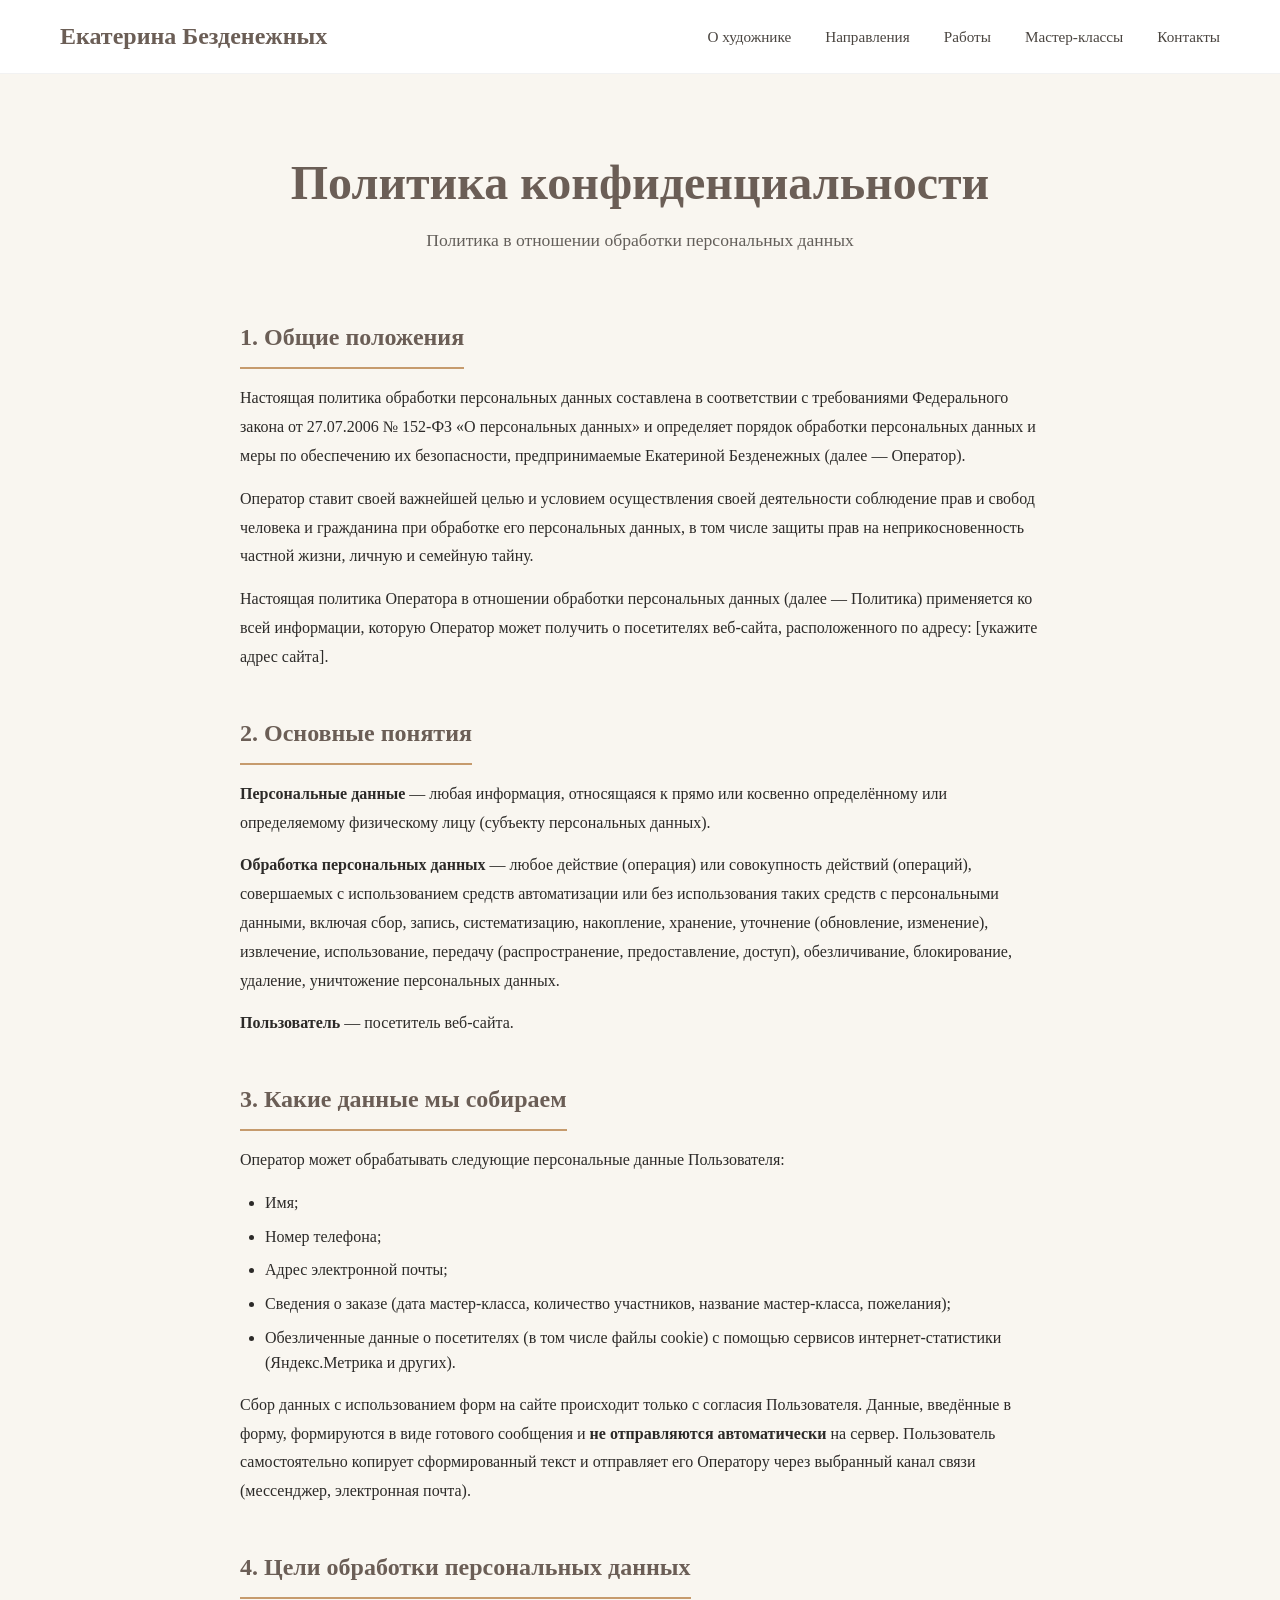
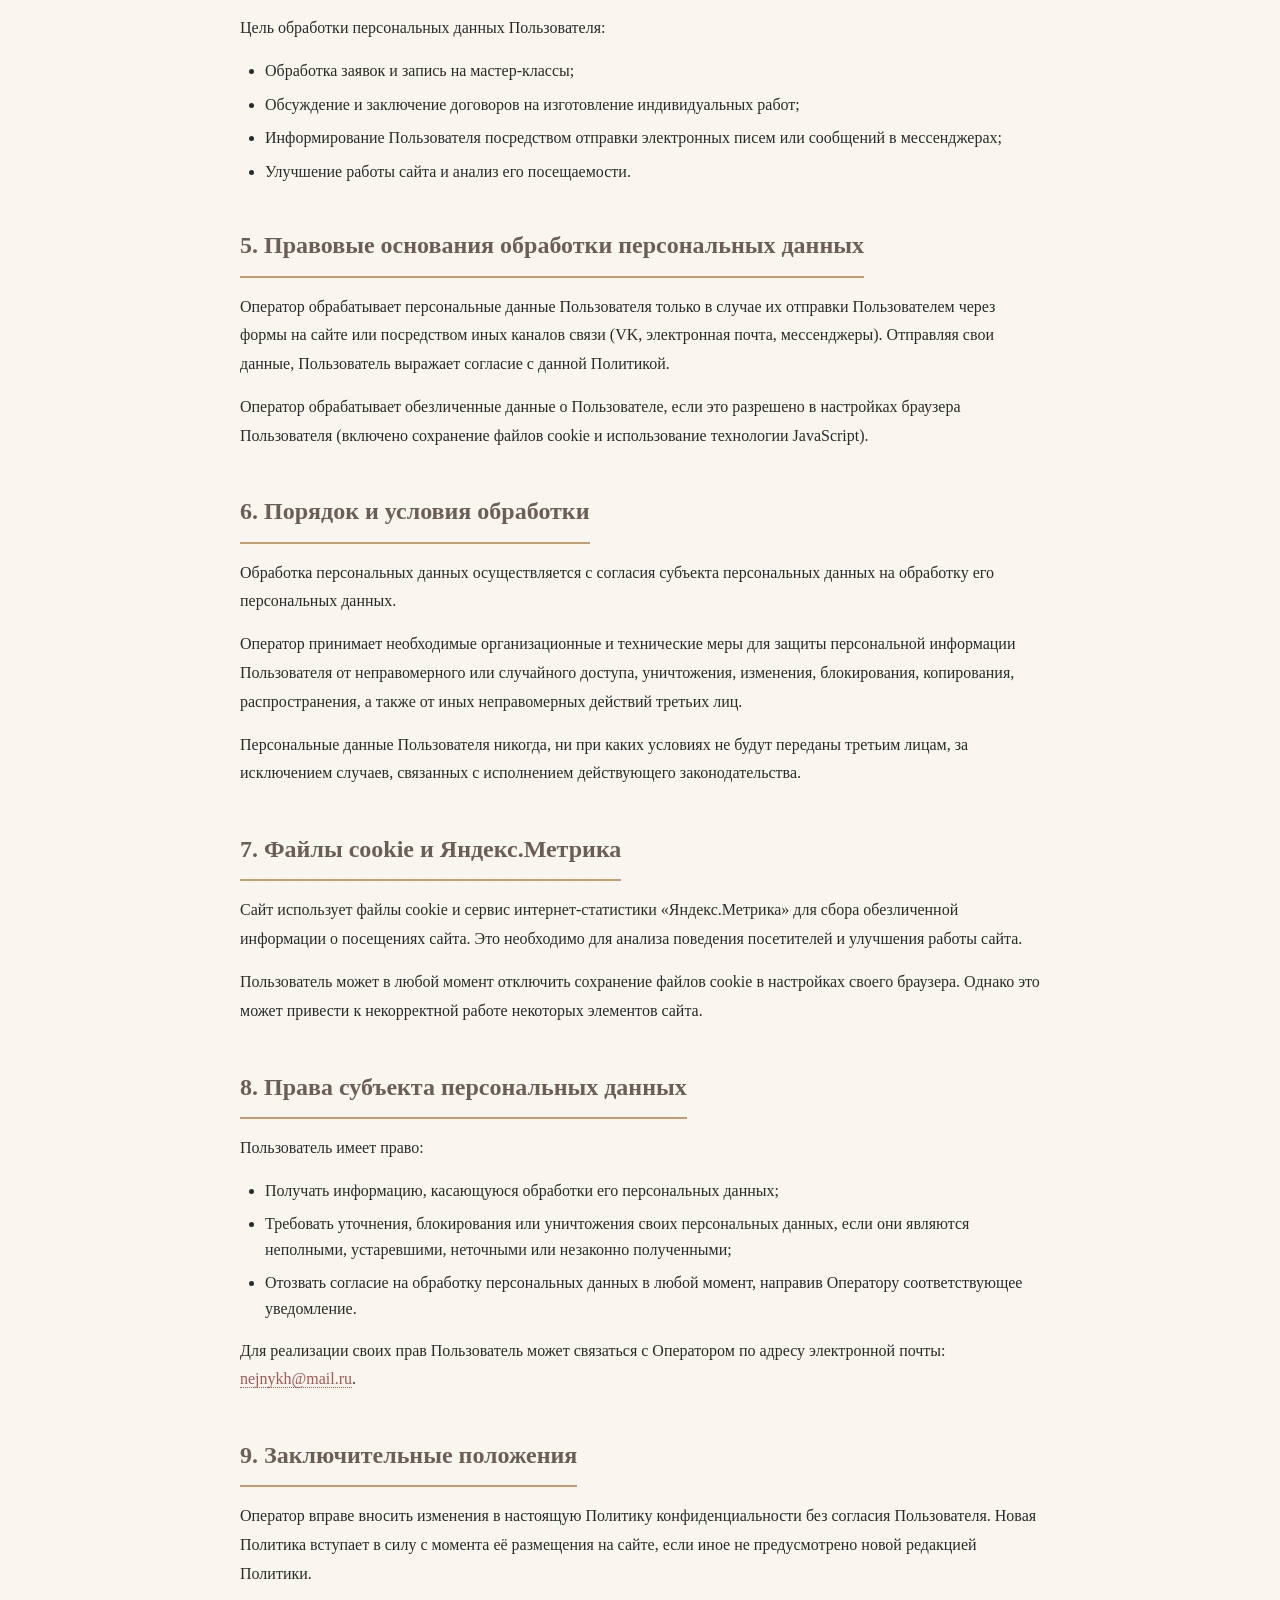
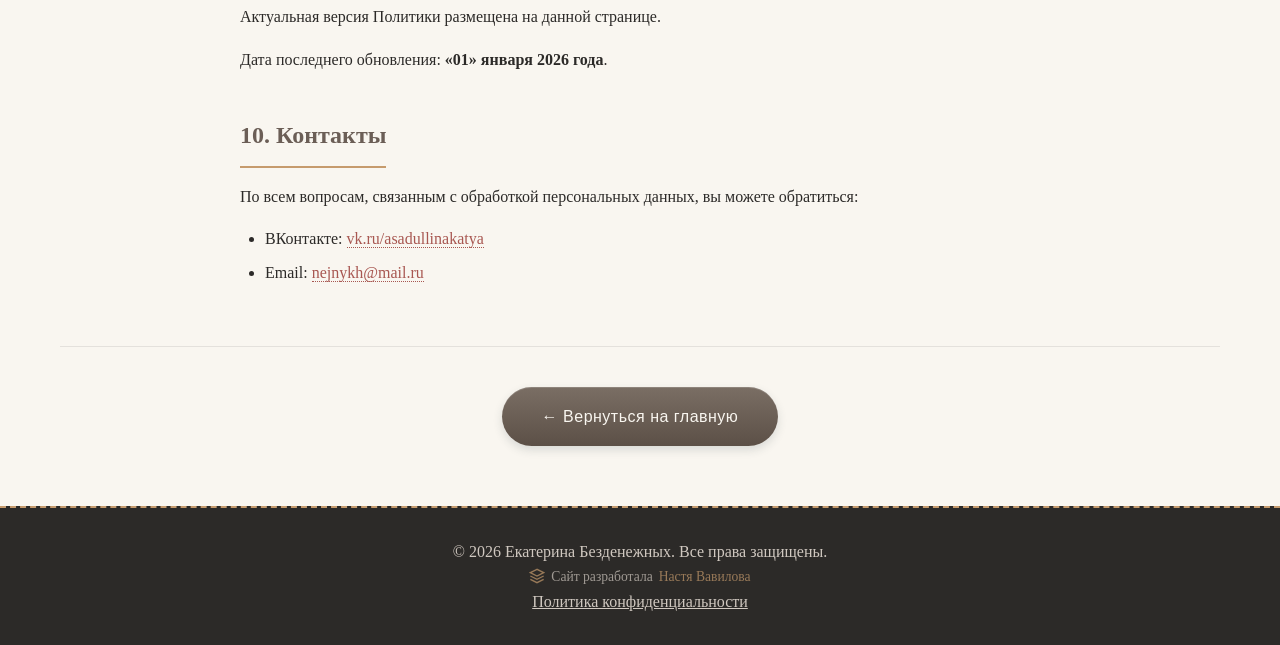
==== privacy.html @ 4f950170 "Add files via upload" ====
<!DOCTYPE html>
<html lang="ru">
<head>
    <meta charset="UTF-8" />
    <meta name="viewport" content="width=device-width, initial-scale=1.0" />
    <title>Политика конфиденциальности — Екатерина Безденежных</title>
    <meta name="description" content="Политика конфиденциальности и обработки персональных данных сайта художника Екатерины Безденежных." />
    <link rel="stylesheet" href="style.css" />
</head>
<body>

    <!-- ===== ШАПКА ===== -->
    <header class="header">
        <div class="container header__inner">
            <a href="index.html" class="logo">Екатерина Безденежных</a>
            <button class="burger" id="burgerBtn" aria-label="Меню">
                <span></span>
                <span></span>
                <span></span>
            </button>
            <nav class="nav" id="mainNav">
                <a href="index.html#about">О художнике</a>
                <a href="index.html#directions">Направления</a>
                <a href="index.html#catalog">Работы</a>
                <a href="index.html#workshops">Мастер-классы</a>
                <a href="index.html#contacts">Контакты</a>
            </nav>
        </div>
    </header>

    <!-- ===== КОНТЕНТ ===== -->
    <main class="privacy-page">
        <div class="container">
            <h1 class="privacy-page__title">Политика конфиденциальности</h1>
            <p class="privacy-page__subtitle">Политика в отношении обработки персональных данных</p>

            <div class="privacy-page__content">

                <section class="privacy-block">
                    <h2>1. Общие положения</h2>
                    <p>Настоящая политика обработки персональных данных составлена в соответствии с требованиями Федерального закона от 27.07.2006 № 152-ФЗ «О персональных данных» и определяет порядок обработки персональных данных и меры по обеспечению их безопасности, предпринимаемые Екатериной Безденежных (далее — Оператор).</p>
                    <p>Оператор ставит своей важнейшей целью и условием осуществления своей деятельности соблюдение прав и свобод человека и гражданина при обработке его персональных данных, в том числе защиты прав на неприкосновенность частной жизни, личную и семейную тайну.</p>
                    <p>Настоящая политика Оператора в отношении обработки персональных данных (далее — Политика) применяется ко всей информации, которую Оператор может получить о посетителях веб-сайта, расположенного по адресу: [укажите адрес сайта].</p>
                </section>

                <section class="privacy-block">
                    <h2>2. Основные понятия</h2>
                    <p><strong>Персональные данные</strong> — любая информация, относящаяся к прямо или косвенно определённому или определяемому физическому лицу (субъекту персональных данных).</p>
                    <p><strong>Обработка персональных данных</strong> — любое действие (операция) или совокупность действий (операций), совершаемых с использованием средств автоматизации или без использования таких средств с персональными данными, включая сбор, запись, систематизацию, накопление, хранение, уточнение (обновление, изменение), извлечение, использование, передачу (распространение, предоставление, доступ), обезличивание, блокирование, удаление, уничтожение персональных данных.</p>
                    <p><strong>Пользователь</strong> — посетитель веб-сайта.</p>
                </section>

                <section class="privacy-block">
                    <h2>3. Какие данные мы собираем</h2>
                    <p>Оператор может обрабатывать следующие персональные данные Пользователя:</p>
                    <ul>
                        <li>Имя;</li>
                        <li>Номер телефона;</li>
                        <li>Адрес электронной почты;</li>
                        <li>Сведения о заказе (дата мастер-класса, количество участников, название мастер-класса, пожелания);</li>
                        <li>Обезличенные данные о посетителях (в том числе файлы cookie) с помощью сервисов интернет-статистики (Яндекс.Метрика и других).</li>
                    </ul>
                    <p>Сбор данных с использованием форм на сайте происходит только с согласия Пользователя. Данные, введённые в форму, формируются в виде готового сообщения и <strong>не отправляются автоматически</strong> на сервер. Пользователь самостоятельно копирует сформированный текст и отправляет его Оператору через выбранный канал связи (мессенджер, электронная почта).</p>
                </section>

                <section class="privacy-block">
                    <h2>4. Цели обработки персональных данных</h2>
                    <p>Цель обработки персональных данных Пользователя:</p>
                    <ul>
                        <li>Обработка заявок и запись на мастер-классы;</li>
                        <li>Обсуждение и заключение договоров на изготовление индивидуальных работ;</li>
                        <li>Информирование Пользователя посредством отправки электронных писем или сообщений в мессенджерах;</li>
                        <li>Улучшение работы сайта и анализ его посещаемости.</li>
                    </ul>
                </section>

                <section class="privacy-block">
                    <h2>5. Правовые основания обработки персональных данных</h2>
                    <p>Оператор обрабатывает персональные данные Пользователя только в случае их отправки Пользователем через формы на сайте или посредством иных каналов связи (VK, электронная почта, мессенджеры). Отправляя свои данные, Пользователь выражает согласие с данной Политикой.</p>
                    <p>Оператор обрабатывает обезличенные данные о Пользователе, если это разрешено в настройках браузера Пользователя (включено сохранение файлов cookie и использование технологии JavaScript).</p>
                </section>

                <section class="privacy-block">
                    <h2>6. Порядок и условия обработки</h2>
                    <p>Обработка персональных данных осуществляется с согласия субъекта персональных данных на обработку его персональных данных.</p>
                    <p>Оператор принимает необходимые организационные и технические меры для защиты персональной информации Пользователя от неправомерного или случайного доступа, уничтожения, изменения, блокирования, копирования, распространения, а также от иных неправомерных действий третьих лиц.</p>
                    <p>Персональные данные Пользователя никогда, ни при каких условиях не будут переданы третьим лицам, за исключением случаев, связанных с исполнением действующего законодательства.</p>
                </section>

                <section class="privacy-block">
                    <h2>7. Файлы cookie и Яндекс.Метрика</h2>
                    <p>Сайт использует файлы cookie и сервис интернет-статистики «Яндекс.Метрика» для сбора обезличенной информации о посещениях сайта. Это необходимо для анализа поведения посетителей и улучшения работы сайта.</p>
                    <p>Пользователь может в любой момент отключить сохранение файлов cookie в настройках своего браузера. Однако это может привести к некорректной работе некоторых элементов сайта.</p>
                </section>

                <section class="privacy-block">
                    <h2>8. Права субъекта персональных данных</h2>
                    <p>Пользователь имеет право:</p>
                    <ul>
                        <li>Получать информацию, касающуюся обработки его персональных данных;</li>
                        <li>Требовать уточнения, блокирования или уничтожения своих персональных данных, если они являются неполными, устаревшими, неточными или незаконно полученными;</li>
                        <li>Отозвать согласие на обработку персональных данных в любой момент, направив Оператору соответствующее уведомление.</li>
                    </ul>
                    <p>Для реализации своих прав Пользователь может связаться с Оператором по адресу электронной почты: <a href="mailto:nejnykh@mail.ru">nejnykh@mail.ru</a>.</p>
                </section>

                <section class="privacy-block">
                    <h2>9. Заключительные положения</h2>
                    <p>Оператор вправе вносить изменения в настоящую Политику конфиденциальности без согласия Пользователя. Новая Политика вступает в силу с момента её размещения на сайте, если иное не предусмотрено новой редакцией Политики.</p>
                    <p>Актуальная версия Политики размещена на данной странице.</p>
                    <p>Дата последнего обновления: <strong>«01» января 2026 года</strong>.</p>
                </section>

                <section class="privacy-block">
                    <h2>10. Контакты</h2>
                    <p>По всем вопросам, связанным с обработкой персональных данных, вы можете обратиться:</p>
                    <ul>
                        <li>ВКонтакте: <a href="https://vk.ru/asadullinakatya" target="_blank">vk.ru/asadullinakatya</a></li>
                        <li>Email: <a href="mailto:nejnykh@mail.ru">nejnykh@mail.ru</a></li>
                    </ul>
                </section>

            </div>

            <div class="privacy-page__back">
                <a href="index.html" class="btn btn--primary">← Вернуться на главную</a>
            </div>
        </div>
    </main>

    <!-- ===== ПОДВАЛ ===== -->
    <footer class="footer">
        <div class="container">
            <p>© 2026 Екатерина Безденежных. Все права защищены.</p>
            <p style="font-size:0.85rem; opacity:0.7;display:flex; align-items:center; justify-content:center; gap:6px; flex-wrap:wrap;">
                <svg width="16" height="16" viewBox="0 0 24 24" fill="none" stroke="#C69B6D" stroke-width="2">
                    <path d="M12 2L2 7l10 5 10-5-10-5zM2 17l10 5 10-5M2 12l10 5 10-5"/>
                </svg>
                Сайт разработала <a href="https://stardragon59.github.io/my-blog/about.html" target="_blank" style="color:#C69B6D; text-decoration:none;">Настя Вавилова</a>
            </p>
            <p><a href="privacy.html">Политика конфиденциальности</a></p>
        </div>
    </footer>

    <!-- ===== БУРГЕР ===== -->
    <script>
        document.getElementById('burgerBtn').addEventListener('click', function() {
            document.getElementById('mainNav').classList.toggle('open');
        });
    </script>

</body>
</html>
---- style.css ----
/* ===== ОБЩИЕ СТИЛИ ===== */
* {
    margin: 0;
    padding: 0;
    box-sizing: border-box;
}

body {
    font-family: 'Georgia', 'Times New Roman', serif;
    background-color: #F9F6F0;
    color: #2C2A28;
    line-height: 1.7;
}

.container {
    max-width: 1200px;
    margin: 0 auto;
    padding: 0 20px;
}

/* ===== ШАПКА ===== */
.header {
    background: rgba(255, 255, 255, 0.95);
    backdrop-filter: blur(8px);
    position: sticky;
    top: 0;
    z-index: 100;
    padding: 16px 0;
    border-bottom: 1px solid rgba(44, 42, 40, 0.06);
}

.header__inner {
    display: flex;
    justify-content: space-between;
    align-items: center;
}

.logo {
    font-size: 1.5rem;
    font-weight: bold;
    color: #6B5E56;
    text-decoration: none;
}

.nav a {
    margin-left: 30px;
    text-decoration: none;
    color: #4A4540;
    font-weight: 500;
    transition: color 0.3s;
    font-size: 0.95rem;
}

.nav a:hover {
    color: #A85751;
}

.burger {
    display: none;
    flex-direction: column;
    gap: 5px;
    background: none;
    border: none;
    cursor: pointer;
}

.burger span {
    display: block;
    width: 28px;
    height: 3px;
    background: #2C2A28;
    border-radius: 2px;
}

/* ===== ГЕРОЙ С ГРАДИЕНТНОЙ АНИМАЦИЕЙ ===== */
.hero {
    min-height: 70vh;
    display: flex;
    align-items: center;
    text-align: center;
    padding: 60px 0;
    background: linear-gradient(135deg, #E8E1D7, #D5C9BB, #E8E1D7);
    background-size: 300% 300%;
    animation: gradientMove 12s ease infinite;
}

@keyframes gradientMove {
    0% { background-position: 0% 50%; }
    50% { background-position: 100% 50%; }
    100% { background-position: 0% 50%; }
}

.hero__title {
    font-size: 3.8rem;
    color: #2C2A28;
    margin-bottom: 20px;
}

.hero__subtitle {
    font-size: 1.3rem;
    color: #4A4540;
    max-width: 700px;
    margin: 0 auto 30px;
}

.hero__buttons {
    display: flex;
    gap: 20px;
    justify-content: center;
    flex-wrap: wrap;
    margin-bottom: 40px;
}

.btn {
    display: inline-block;
    padding: 16px 40px;
    border-radius: 40px;
    text-decoration: none;
    font-weight: 500;
    font-family: 'Inter', sans-serif;
    transition: all 0.25s ease;
    cursor: pointer;
    letter-spacing: 0.5px;
    position: relative;
}

.btn--primary {
    background: linear-gradient(180deg, #7A6E64 0%, #5C5047 100%);
    color: #F9F6F0;
    border: none;
    box-shadow: 
        0 4px 10px rgba(43, 58, 66, 0.15),
        inset 0 1px 0 rgba(255, 255, 255, 0.15);
    transition: all 0.25s ease;
}

.btn--primary:hover {
    background: linear-gradient(180deg, #8A7D71 0%, #6B5E56 100%);
    transform: translateY(-2px);
    box-shadow: 
        0 8px 20px rgba(43, 58, 66, 0.2),
        inset 0 1px 0 rgba(255, 255, 255, 0.2);
}

.btn--primary:active {
    transform: translateY(1px);
    box-shadow: 
        0 2px 5px rgba(43, 58, 66, 0.15),
        inset 0 2px 4px rgba(0, 0, 0, 0.15);
}

.btn--secondary {
    background: transparent;
    color: #2C2A28;
    border: 1px solid #2C2A28;
}

.btn--secondary:hover {
    background: #2C2A28;
    color: #F9F6F0;
    transform: translateY(-3px);
}

.btn--vk {
    background: #4a76a8;
    color: #fff;
}
.btn--vk:hover {
    background: #3b5f8a;
}

.btn--email {
    background: #6B5E56;
    color: #fff;
}
.btn--email:hover {
    background: #4A4540;
}

.hero__trust {
    display: flex;
    justify-content: center;
    gap: 40px;
    flex-wrap: wrap;
    padding-top: 30px;
    border-top: 1px solid rgba(44, 42, 40, 0.1);
}

.trust-item {
    font-size: 0.95rem;
    color: #4A4540;
}

/* ===== СЕКЦИИ ===== */
.section {
    padding: 100px 0;
    border-bottom: 1px solid rgba(44, 42, 40, 0.06);
}

.section--dark {
    background-color: #F0EAE3;
}

.section__title {
    font-size: 3rem;
    text-align: center;
    margin-bottom: 70px;
    color: #2C2A28;
    position: relative;
}

.section__title::after {
    content: '';
    display: block;
    width: 80px;
    height: 3px;
    background: #C69B6D;
    margin: 20px auto 0;
    border-radius: 4px;
}

/* ===== КАРТОЧКИ ТОВАРОВ ===== */
.product-card {
    background: #ffffff;
    border-radius: 24px;
    padding: 24px 20px 20px;
    box-shadow: 0 8px 30px rgba(44, 42, 40, 0.08);
    text-align: center;
    transition: all 0.3s ease;
    display: flex;
    flex-direction: column;
    height: 100%;
    width: 100%;
    max-width: 320px;
}

.product-card:hover {
    transform: translateY(-6px);
    box-shadow: 0 20px 50px rgba(44, 42, 40, 0.12);
}

.product-card img {
    width: 100%;
    height: 200px;
    object-fit: cover;
    border-radius: 16px;
    margin-bottom: 16px;
    background: #E8E1D7;
}

.product-card h3 {
    font-size: 1.3rem;
    color: #2C2A28;
    margin-bottom: 10px;
    min-height: 2.6rem;
}

.product-meta {
    display: flex;
    flex-wrap: wrap;
    justify-content: center;
    gap: 8px 16px;
    font-size: 0.85rem;
    color: #4A4540;
    margin-bottom: 12px;
}

.product-description {
    font-size: 0.95rem;
    color: #4A4540;
    line-height: 1.5;
    margin-bottom: 16px;
    flex: 1;
    min-height: 60px;
}

.product-footer {
    display: flex;
    justify-content: center;
    align-items: baseline;
    gap: 10px;
    flex-wrap: wrap;
    margin-bottom: 16px;
}

.product-price {
    font-weight: bold;
    font-size: 1.2rem;
    color: #6B5E56;
}

.product-note {
    font-size: 0.75rem;
    color: #888;
}

.product-card .btn {
    align-self: center;
    padding: 10px 24px;
    font-size: 0.95rem;
    margin-top: auto;
}

.product-card--workshop {
    border: 1px solid #E8E1D7;
    background: #F9F6F0;
}

/* ===== КАРУСЕЛЬ ===== */
.carousel {
    display: flex;
    gap: 24px;
    overflow-x: auto;
    padding: 20px 0 30px;
    scroll-snap-type: x mandatory;
    justify-content: center;
}

.carousel__item {
    flex: 0 0 280px;
    scroll-snap-align: start;
}

.carousel__item .product-card {
    max-width: 100%;
}

/* ===== СЕТКИ ===== */
.grid-3 {
    display: grid;
    grid-template-columns: repeat(3, 1fr);
    gap: 30px;
    align-items: stretch;
}

.grid-2 {
    display: grid;
    grid-template-columns: 1fr 1fr;
    gap: 50px;
    align-items: center;
}

.card {
    background: #ffffff;
    border-radius: 24px;
    padding: 30px 25px;
    box-shadow: 0 10px 30px rgba(44, 42, 40, 0.06);
    text-align: center;
    transition: all 0.3s ease;
    height: 100%;
}

.card:hover {
    transform: translateY(-6px);
    box-shadow: 0 20px 40px rgba(44, 42, 40, 0.08);
}

.card h3 {
    font-size: 1.5rem;
    margin-bottom: 15px;
    color: #6B5E56;
}

.card p {
    color: #4A4540;
}

/* ===== ФОРМА ЗАПИСИ ===== */
.form-section {
    padding: 60px 0;
    background: #F9F6F0;
}

.form-section .section__title {
    margin-bottom: 30px;
}

.form-intro {
    text-align: center;
    max-width: 600px;
    margin: 0 auto 40px;
    font-size: 1.1rem;
    color: #4A4540;
}

.form-group {
    margin-bottom: 20px;
    max-width: 500px;
    margin-left: auto;
    margin-right: auto;
}

.form-group label {
    display: block;
    font-weight: 600;
    margin-bottom: 5px;
    color: #2C2A28;
}

.form-group input {
    width: 100%;
    padding: 12px 16px;
    border: 1px solid #ddd;
    border-radius: 8px;
    font-size: 1rem;
    background: #ffffff;
    font-family: inherit;
}

.form-group input:focus {
    outline: 2px solid #C69B6D;
    border-color: transparent;
}

.form-actions {
    text-align: center;
    max-width: 500px;
    margin: 0 auto;
}

.form-actions .btn {
    width: 100%;
    margin-top: 10px;
}

#resultMessage {
    max-width: 600px;
    margin: 30px auto 0;
    background: #ffffff;
    padding: 24px;
    border-radius: 16px;
    box-shadow: 0 4px 12px rgba(0, 0, 0, 0.04);
}

#resultMessage p {
    font-weight: 600;
    margin-bottom: 10px;
}

#messageText {
    width: 100%;
    padding: 12px 16px;
    border: 1px solid #ddd;
    border-radius: 8px;
    font-family: inherit;
    font-size: 0.95rem;
    background: #F9F6F0;
    resize: vertical;
    min-height: 100px;
}

.result-buttons {
    display: flex;
    gap: 12px;
    flex-wrap: wrap;
    justify-content: center;
    margin-top: 16px;
}

.result-buttons .btn {
    display: flex;
    align-items: center;
    justify-content: center;
    gap: 6px;
    padding: 12px 20px;
    font-size: 0.9rem;
    flex: 1;
    min-width: 140px;
    min-height: 52px;
    text-align: center;
}

/* ===== КОНТАКТЫ ===== */
.contacts {
    text-align: center;
}

.contacts p {
    font-size: 1.1rem;
    margin-bottom: 10px;
}

.contacts a:not(.btn) {
    color: var(--color-link);
    text-decoration: none;
}
.contacts a:not(.btn):hover {
    text-decoration: underline;
}

.contacts .btn {
    margin-top: 10px;
}

/* ===== ПОДВАЛ ===== */
.footer {
    background: #2C2A28;
    color: #d0c8c0;
    text-align: center;
    padding: 30px 0;
    border-top: 2px dashed #C69B6D;
}

.footer a {
    color: #d0c8c0;
}

/* ===== АДАПТИВНОСТЬ ===== */
@media (max-width: 992px) {
    .grid-3 {
        grid-template-columns: repeat(2, 1fr);
    }
    .grid-2 {
        grid-template-columns: 1fr;
        gap: 30px;
    }
}

@media (max-width: 768px) {
    .burger {
        display: flex;
    }

    .nav {
        display: none;
        flex-direction: column;
        position: absolute;
        top: 100%;
        left: 0;
        right: 0;
        background: #ffffff;
        padding: 20px;
        box-shadow: 0 10px 30px rgba(0, 0, 0, 0.08);
    }

    .nav.open {
        display: flex;
    }

    .nav a {
        padding: 12px 0;
        border-bottom: 1px solid #eee;
        margin: 0;
        text-align: center;
    }

    .grid-3 {
        grid-template-columns: 1fr;
        justify-items: center;
    }

    .grid-3 .card {
        max-width: 400px;
        width: 100%;
    }

    .hero__title {
        font-size: 2.2rem;
    }

    .section__title {
        font-size: 2rem;
    }

    .hero__trust {
        flex-direction: column;
        gap: 10px;
        text-align: left;
    }

    .carousel {
        justify-content: flex-start;
        padding: 20px 10px 30px;
    }

    .carousel__item {
        flex: 0 0 240px;
    }
}

/* ===== ГАЛЕРЕЯ ПЛЕНЭРОВ (простая сетка) ===== */
.pleinair-gallery {
    display: grid;
    grid-template-columns: repeat(3, 1fr);
    gap: 16px;
    margin-bottom: 30px;
}

.pleinair-item {
    overflow: hidden;
    border-radius: 16px;
    background: #E8E1D7;
}

.pleinair-item img {
    width: 100%;
    height: auto;
    display: block;
    transition: transform 0.3s ease;
}

.pleinair-item:hover img {
    transform: scale(1.02);
}

/* Адаптив */
@media (max-width: 992px) {
    .pleinair-gallery {
        grid-template-columns: repeat(2, 1fr);
    }
}

@media (max-width: 576px) {
    .pleinair-gallery {
        grid-template-columns: 1fr;
        gap: 12px;
    }
}

.pleinair-item {
    opacity: 0;
    transform: translateY(20px);
    animation: fadeUp 0.6s ease forwards;
}
.pleinair-item:nth-child(1) { animation-delay: 0.1s; }
.pleinair-item:nth-child(2) { animation-delay: 0.2s; }
.pleinair-item:nth-child(3) { animation-delay: 0.3s; }

@keyframes fadeUp {
    to { opacity: 1; transform: translateY(0); }
}

/* ===== ОБЩИЕ СТИЛИ ДЛЯ РАЗДЕЛИТЕЛЕЙ ===== */
.divider {
    min-height: 40vh;
    display: flex;
    align-items: center;
    justify-content: center;
    text-align: center;
    background-size: cover;
    background-position: center;
    background-attachment: fixed; /* эффект параллакса */
    position: relative;
    padding: 60px 20px;
    margin: 0;
}

/* Затемнение для текста */
.divider::before {
    content: '';
    position: absolute;
    inset: 0;
    background: rgba(20, 20, 20, 0.55);
    z-index: 1;
}

.divider__content {
    position: relative;
    z-index: 2;
    max-width: 700px;
    color: #fff;
}

.divider__content h2 {
    font-size: 2.8rem;
    font-weight: 700;
    color: #fff;
    margin-bottom: 16px;
    text-shadow: 0 2px 20px rgba(0, 0, 0, 0.3);
}

.divider__content p {
    font-size: 1.2rem;
    opacity: 0.9;
    text-shadow: 0 2px 12px rgba(0, 0, 0, 0.3);
}

/* ===== ИНДИВИДУАЛЬНЫЕ ФОНЫ ===== */
.divider--first {
    background-image: url('images/divider-1.jpg');
}

.divider--second {
    background-image: url('images/divider-2.jpg');
}

.divider--third {
    background-image: url('images/divider-3.jpg');
}

/* ===== АДАПТИВ ===== */
@media (max-width: 768px) {
    .divider {
        min-height: 30vh;
        background-attachment: scroll; /* на мобильных убираем параллакс */
    }
    .divider__content h2 {
        font-size: 2rem;
    }
    .divider__content p {
        font-size: 1rem;
    }
}

/* ===== СТРАНИЦА ПОЛИТИКИ КОНФИДЕНЦИАЛЬНОСТИ ===== */
.privacy-page {
    padding: 80px 0 60px;
    background: var(--color-bg-light, #F9F6F0);
    min-height: 60vh;
}

.privacy-page__title {
    font-family: 'Georgia', serif;
    font-size: 3rem;
    color: var(--color-heading, #6B5E56);
    text-align: center;
    margin-bottom: 15px;
    line-height: 1.2;
}

.privacy-page__subtitle {
    text-align: center;
    font-size: 1.1rem;
    color: var(--color-muted, #4A4540);
    margin-bottom: 60px;
    opacity: 0.85;
}

.privacy-page__content {
    max-width: 800px;
    margin: 0 auto;
    font-size: 1rem;
    line-height: 1.8;
    color: var(--color-text, #2C2A28);
}

.privacy-block {
    margin-bottom: 40px;
}

.privacy-block h2 {
    font-family: 'Georgia', serif;
    font-size: 1.5rem;
    color: var(--color-heading, #6B5E56);
    margin-bottom: 15px;
    padding-bottom: 8px;
    border-bottom: 2px solid var(--color-accent, #C69B6D);
    display: inline-block;
}

.privacy-block p {
    margin-bottom: 14px;
}

.privacy-block ul {
    margin: 15px 0 15px 25px;
    padding: 0;
    list-style: disc;
}

.privacy-block ul li {
    margin-bottom: 8px;
    line-height: 1.6;
}

.privacy-block a {
    color: var(--color-link, #A85751);
    text-decoration: none;
    border-bottom: 1px dotted var(--color-link, #A85751);
    transition: all 0.3s ease;
}

.privacy-block a:hover {
    color: var(--color-primary, #2B3A42);
    border-bottom-color: var(--color-primary, #2B3A42);
}

.privacy-page__back {
    text-align: center;
    margin-top: 60px;
    padding-top: 40px;
    border-top: 1px solid rgba(44, 42, 40, 0.1);
}

/* ===== АДАПТИВ ===== */
@media (max-width: 768px) {
    .privacy-page {
        padding: 50px 0 40px;
    }
    .privacy-page__title {
        font-size: 2rem;
    }
    .privacy-page__subtitle {
        font-size: 1rem;
        margin-bottom: 40px;
    }
    .privacy-page__content {
        font-size: 0.95rem;
    }
    .privacy-block h2 {
        font-size: 1.25rem;
    }
    .privacy-block ul {
        margin-left: 18px;
    }
}
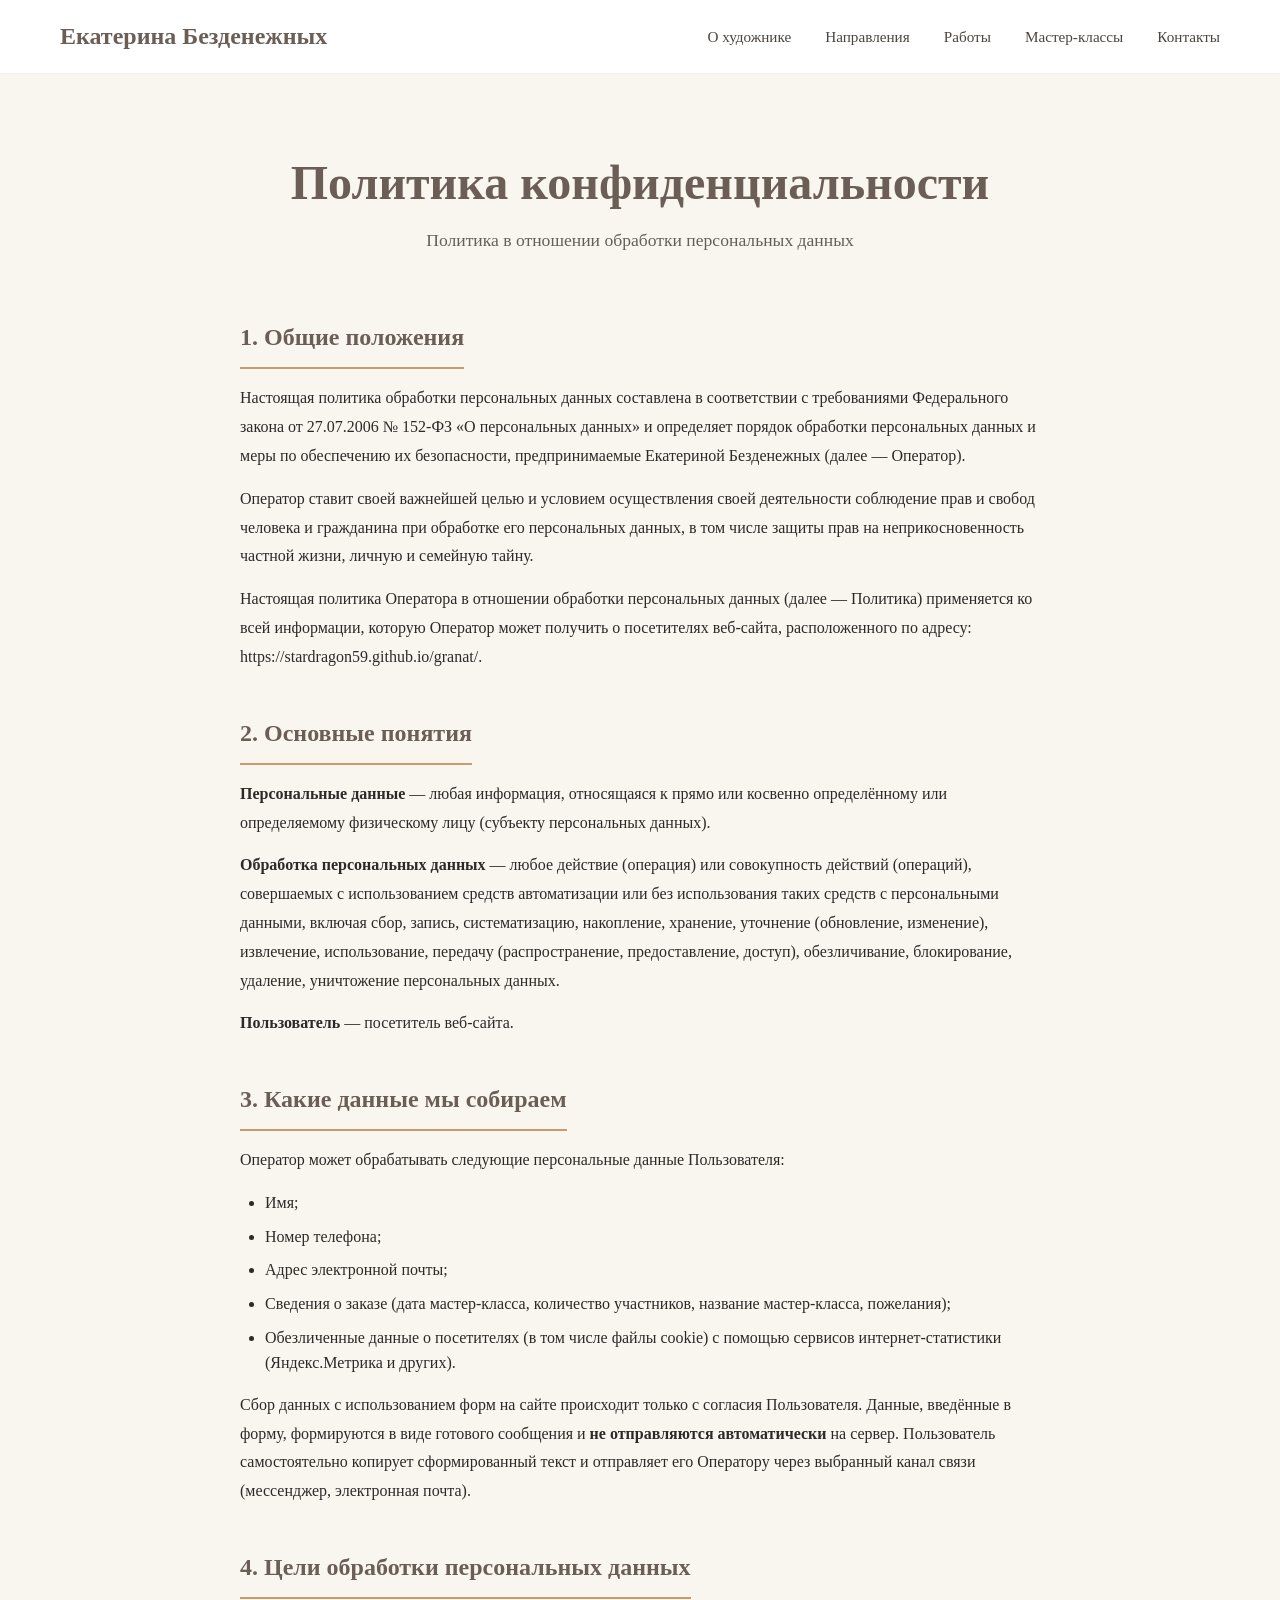
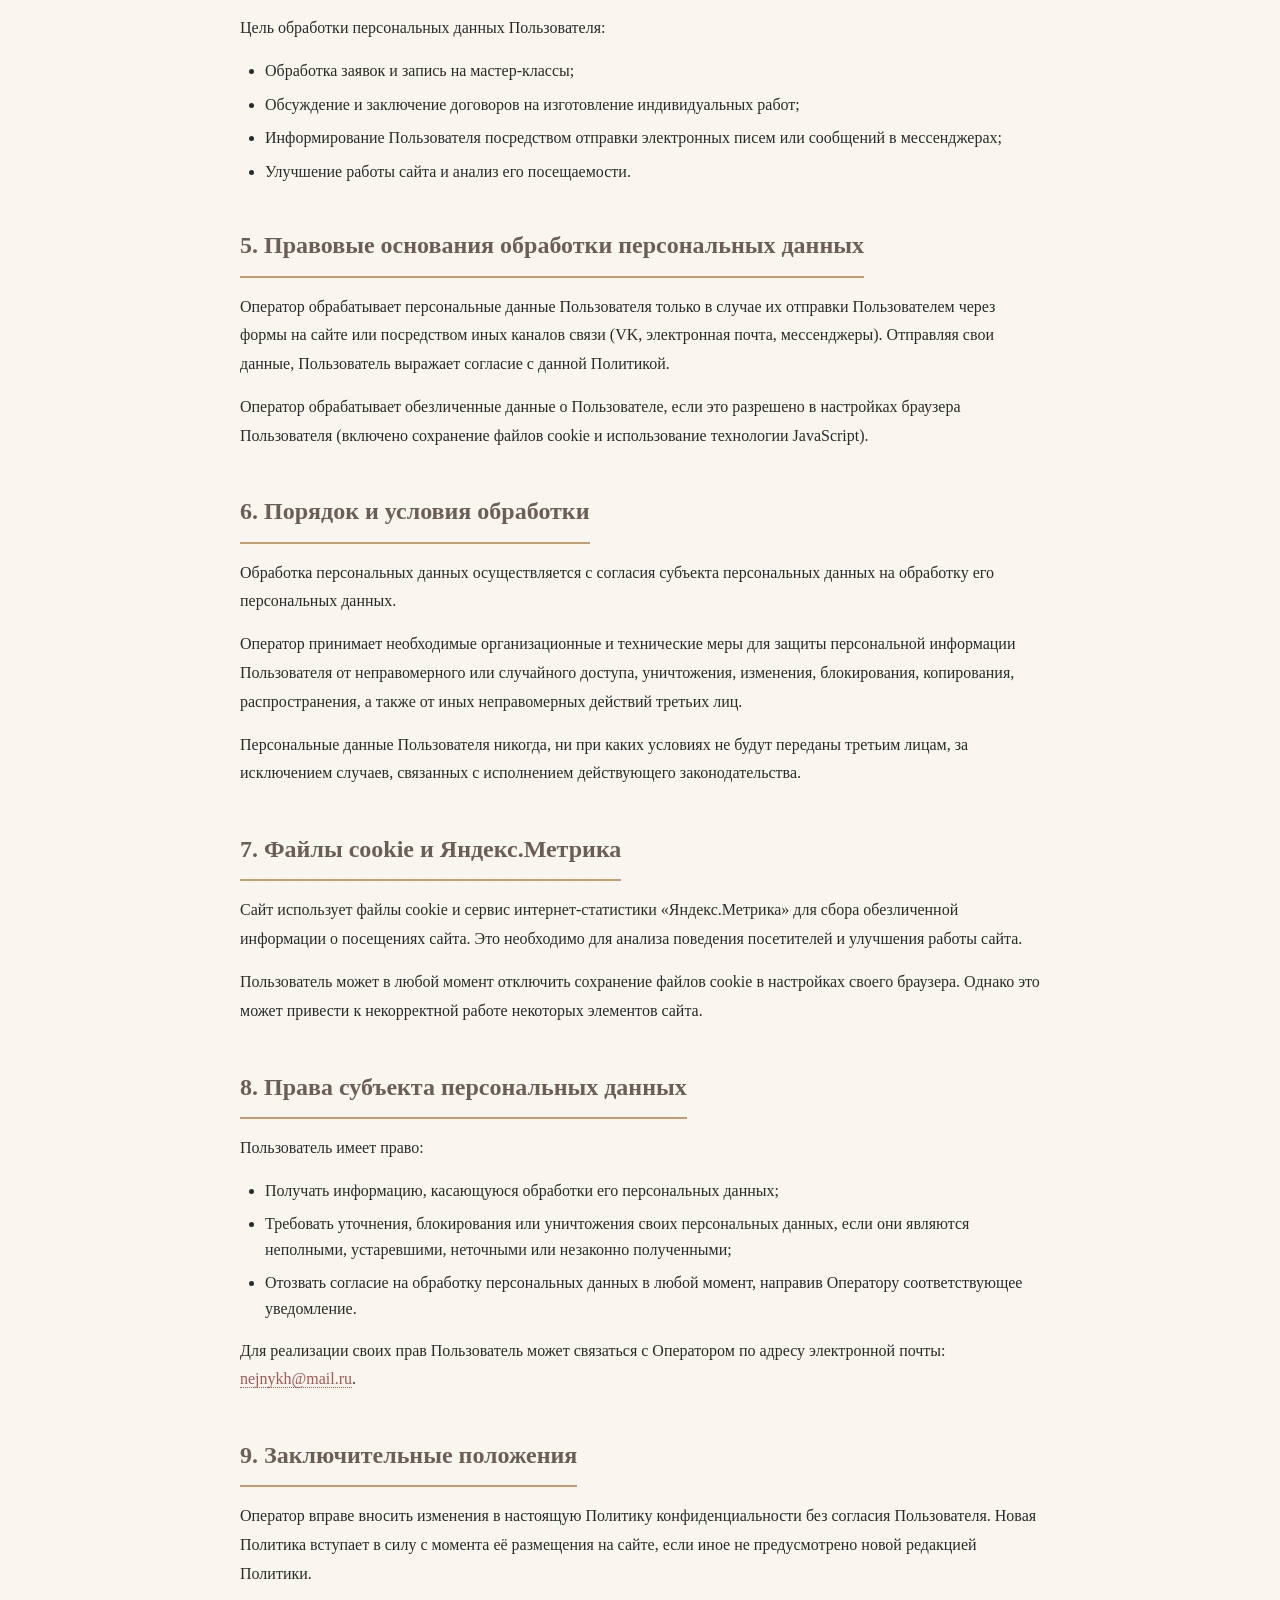
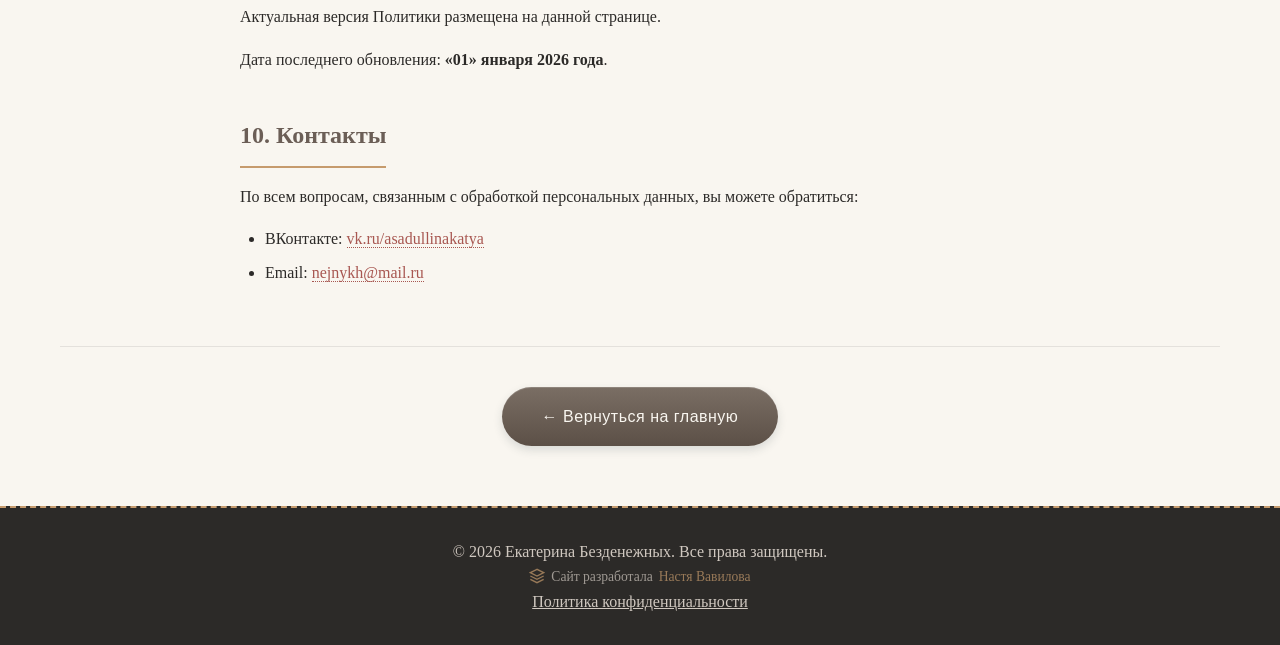
==== commit 8fb18a65: "Update privacy.html" ====
--- a/privacy.html
+++ b/privacy.html
@@ -40,7 +40,7 @@
                     <h2>1. Общие положения</h2>
                     <p>Настоящая политика обработки персональных данных составлена в соответствии с требованиями Федерального закона от 27.07.2006 № 152-ФЗ «О персональных данных» и определяет порядок обработки персональных данных и меры по обеспечению их безопасности, предпринимаемые Екатериной Безденежных (далее — Оператор).</p>
                     <p>Оператор ставит своей важнейшей целью и условием осуществления своей деятельности соблюдение прав и свобод человека и гражданина при обработке его персональных данных, в том числе защиты прав на неприкосновенность частной жизни, личную и семейную тайну.</p>
-                    <p>Настоящая политика Оператора в отношении обработки персональных данных (далее — Политика) применяется ко всей информации, которую Оператор может получить о посетителях веб-сайта, расположенного по адресу: [укажите адрес сайта].</p>
+                    <p>Настоящая политика Оператора в отношении обработки персональных данных (далее — Политика) применяется ко всей информации, которую Оператор может получить о посетителях веб-сайта, расположенного по адресу: https://stardragon59.github.io/granat/.</p>
                 </section>
 
                 <section class="privacy-block">
@@ -150,4 +150,4 @@
     </script>
 
 </body>
-</html>+</html>
